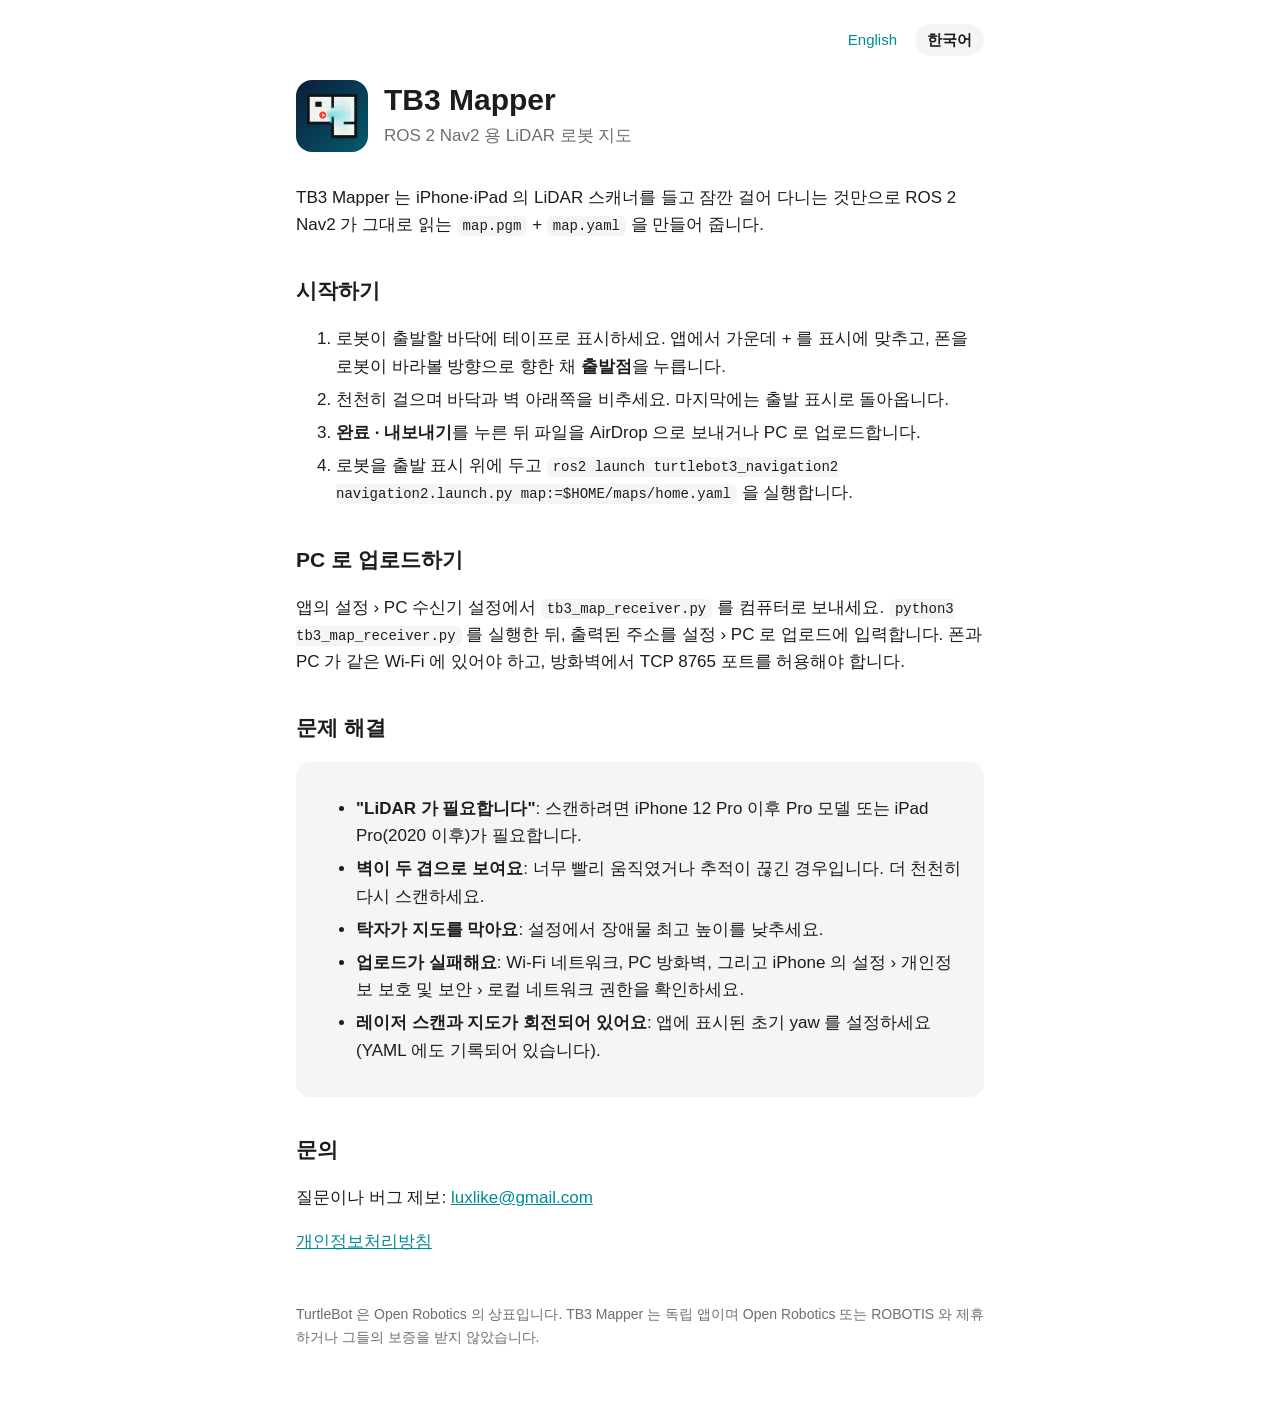
==== ko/index.html @ 512efd53 "Add Korean pages and language toggle Co-Authored-By: Claude Opus 5.5 <noreply@anthropic.com>" ====
<!doctype html>
<html lang="ko">
<head>
<meta charset="utf-8"><meta name="viewport" content="width=device-width,initial-scale=1">
<title>TB3 Mapper 지원</title>
<meta name="description" content="iPhone LiDAR 로 ROS 2 Nav2 지도를 만드는 앱, TB3 Mapper 지원 페이지.">
<link rel="alternate" hreflang="en" href="../"><link rel="stylesheet" href="../style.css"><link rel="icon" href="../icon.png">
</head>
<body><main>
<nav class="lang" aria-label="언어"><a href="../" hreflang="en" lang="en">English</a><span aria-current="true">한국어</span></nav>
<header><img src="../icon.png" alt="TB3 Mapper 아이콘"><div><h1>TB3 Mapper</h1><p class="sub">ROS 2 Nav2 용 LiDAR 로봇 지도</p></div></header>

<p>TB3 Mapper 는 iPhone·iPad 의 LiDAR 스캐너를 들고 잠깐 걸어 다니는 것만으로 ROS 2 Nav2 가 그대로 읽는 <code>map.pgm</code> + <code>map.yaml</code> 을 만들어 줍니다.</p>

<h2>시작하기</h2>
<ol>
<li>로봇이 출발할 바닥에 테이프로 표시하세요. 앱에서 가운데 + 를 표시에 맞추고, 폰을 로봇이 바라볼 방향으로 향한 채 <strong>출발점</strong>을 누릅니다.</li>
<li>천천히 걸으며 바닥과 벽 아래쪽을 비추세요. 마지막에는 출발 표시로 돌아옵니다.</li>
<li><strong>완료 · 내보내기</strong>를 누른 뒤 파일을 AirDrop 으로 보내거나 PC 로 업로드합니다.</li>
<li>로봇을 출발 표시 위에 두고 <code>ros2 launch turtlebot3_navigation2 navigation2.launch.py map:=$HOME/maps/home.yaml</code> 을 실행합니다.</li>
</ol>

<h2>PC 로 업로드하기</h2>
<p>앱의 설정 › PC 수신기 설정에서 <code>tb3_map_receiver.py</code> 를 컴퓨터로 보내세요. <code>python3 tb3_map_receiver.py</code> 를 실행한 뒤, 출력된 주소를 설정 › PC 로 업로드에 입력합니다. 폰과 PC 가 같은 Wi-Fi 에 있어야 하고, 방화벽에서 TCP 8765 포트를 허용해야 합니다.</p>

<h2>문제 해결</h2>
<div class="card">
<ul>
<li><strong>"LiDAR 가 필요합니다"</strong>: 스캔하려면 iPhone 12 Pro 이후 Pro 모델 또는 iPad Pro(2020 이후)가 필요합니다.</li>
<li><strong>벽이 두 겹으로 보여요</strong>: 너무 빨리 움직였거나 추적이 끊긴 경우입니다. 더 천천히 다시 스캔하세요.</li>
<li><strong>탁자가 지도를 막아요</strong>: 설정에서 장애물 최고 높이를 낮추세요.</li>
<li><strong>업로드가 실패해요</strong>: Wi-Fi 네트워크, PC 방화벽, 그리고 iPhone 의 설정 › 개인정보 보호 및 보안 › 로컬 네트워크 권한을 확인하세요.</li>
<li><strong>레이저 스캔과 지도가 회전되어 있어요</strong>: 앱에 표시된 초기 yaw 를 설정하세요(YAML 에도 기록되어 있습니다).</li>
</ul>
</div>

<h2>문의</h2>
<p>질문이나 버그 제보: <a href="mailto:luxlike@gmail.com">luxlike@gmail.com</a></p>
<p><a href="privacy.html">개인정보처리방침</a></p>
<footer>TurtleBot 은 Open Robotics 의 상표입니다. TB3 Mapper 는 독립 앱이며 Open Robotics 또는 ROBOTIS 와 제휴하거나 그들의 보증을 받지 않았습니다.</footer>
</main></body></html>
---- style.css ----
:root{--bg:#fff;--fg:#1d1d1f;--muted:#6e6e73;--card:#f5f5f7;--accent:#008a96}
@media (prefers-color-scheme:dark){:root{--bg:#000;--fg:#f5f5f7;--muted:#a1a1a6;--card:#1c1c1e;--accent:#00c7d6}}
*{box-sizing:border-box}
body{margin:0;background:var(--bg);color:var(--fg);font:17px/1.6 -apple-system,BlinkMacSystemFont,"Segoe UI",Helvetica,Arial,sans-serif}
main{max-width:720px;margin:0 auto;padding:48px 16px 64px}
header{display:flex;align-items:center;gap:16px;margin-bottom:32px}
header img{width:72px;height:72px;border-radius:16px}
h1{font-size:30px;line-height:1.2;margin:0}
h2{font-size:21px;margin-top:36px}
.sub{color:var(--muted);margin:4px 0 0}
a{color:var(--accent)}
.card{background:var(--card);border-radius:14px;padding:16px 20px;margin:16px 0}
li{margin:6px 0}
code{font:14px ui-monospace,SFMono-Regular,Menlo,monospace;background:var(--card);padding:2px 6px;border-radius:6px}
footer{color:var(--muted);font-size:14px;margin-top:48px}
.lang{display:flex;justify-content:flex-end;gap:6px;font-size:15px;margin:-24px 0 24px}
.lang a,.lang span{padding:4px 12px;border-radius:999px;text-decoration:none}
.lang span{background:var(--card);font-weight:600}
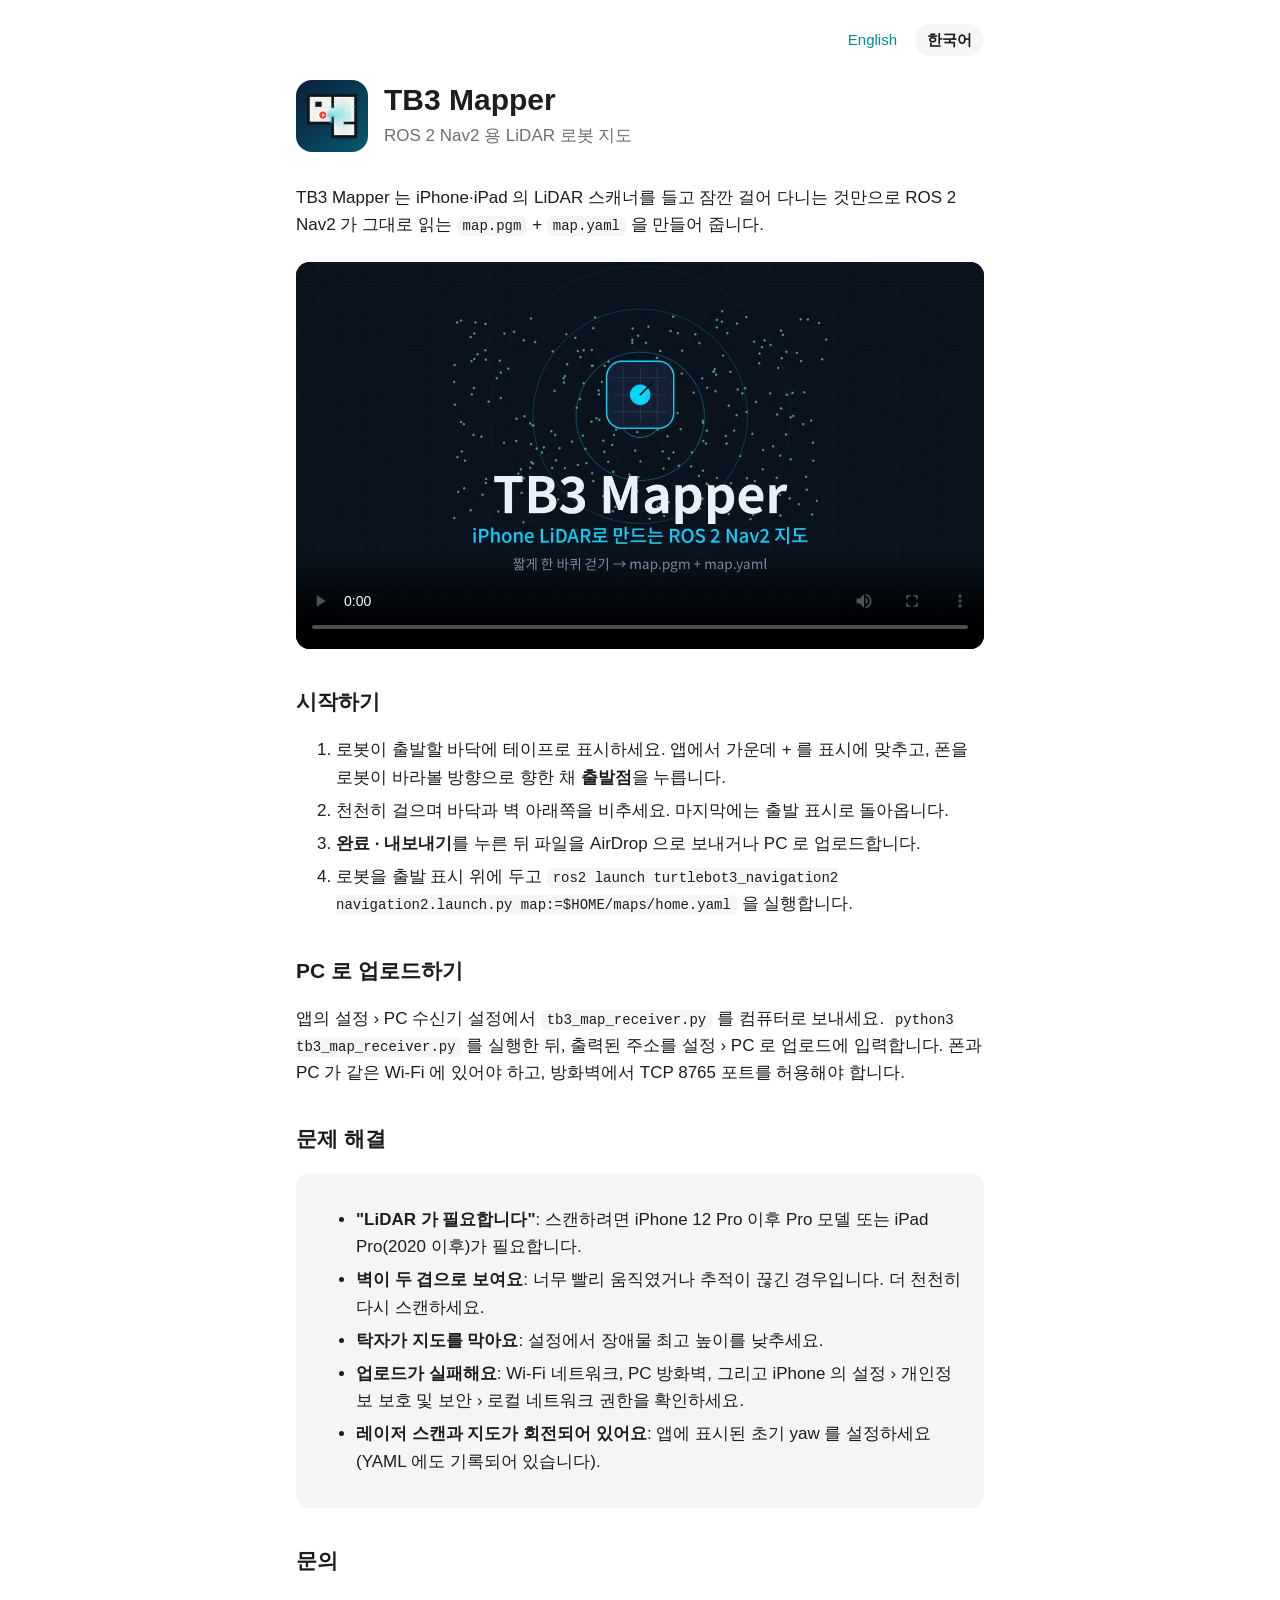
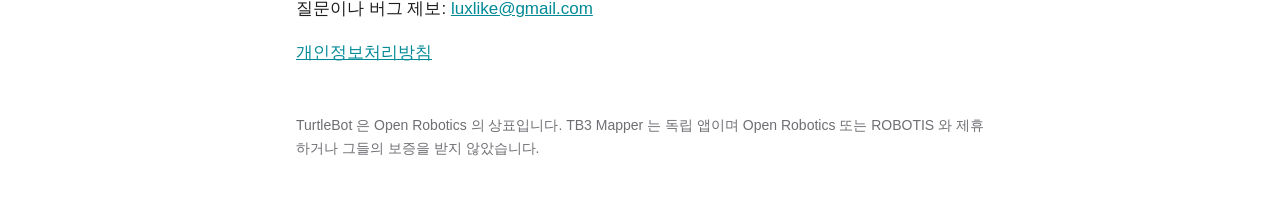
==== commit 917d034b: "Add promo videos to English and Korean pages Co-Authored-By: Claude Opus 5.5 <noreply@anthropic.com>" ====
--- a/ko/index.html
+++ b/ko/index.html
@@ -11,6 +11,11 @@
 <header><img src="../icon.png" alt="TB3 Mapper 아이콘"><div><h1>TB3 Mapper</h1><p class="sub">ROS 2 Nav2 용 LiDAR 로봇 지도</p></div></header>
 
 <p>TB3 Mapper 는 iPhone·iPad 의 LiDAR 스캐너를 들고 잠깐 걸어 다니는 것만으로 ROS 2 Nav2 가 그대로 읽는 <code>map.pgm</code> + <code>map.yaml</code> 을 만들어 줍니다.</p>
+
+<video class="promo" controls playsinline preload="metadata" poster="../media/promo-ko.jpg" aria-label="TB3 Mapper 소개 영상">
+<source src="../media/promo-ko.mp4" type="video/mp4">
+<a href="../media/promo-ko.mp4">TB3 Mapper 소개 영상 보기</a>
+</video>
 
 <h2>시작하기</h2>
 <ol>
--- a/style.css
+++ b/style.css
@@ -16,3 +16,4 @@
 .lang{display:flex;justify-content:flex-end;gap:6px;font-size:15px;margin:-24px 0 24px}
 .lang a,.lang span{padding:4px 12px;border-radius:999px;text-decoration:none}
 .lang span{background:var(--card);font-weight:600}
+.promo{display:block;width:100%;aspect-ratio:16/9;height:auto;border-radius:14px;background:#0b111a;margin:24px 0 8px}
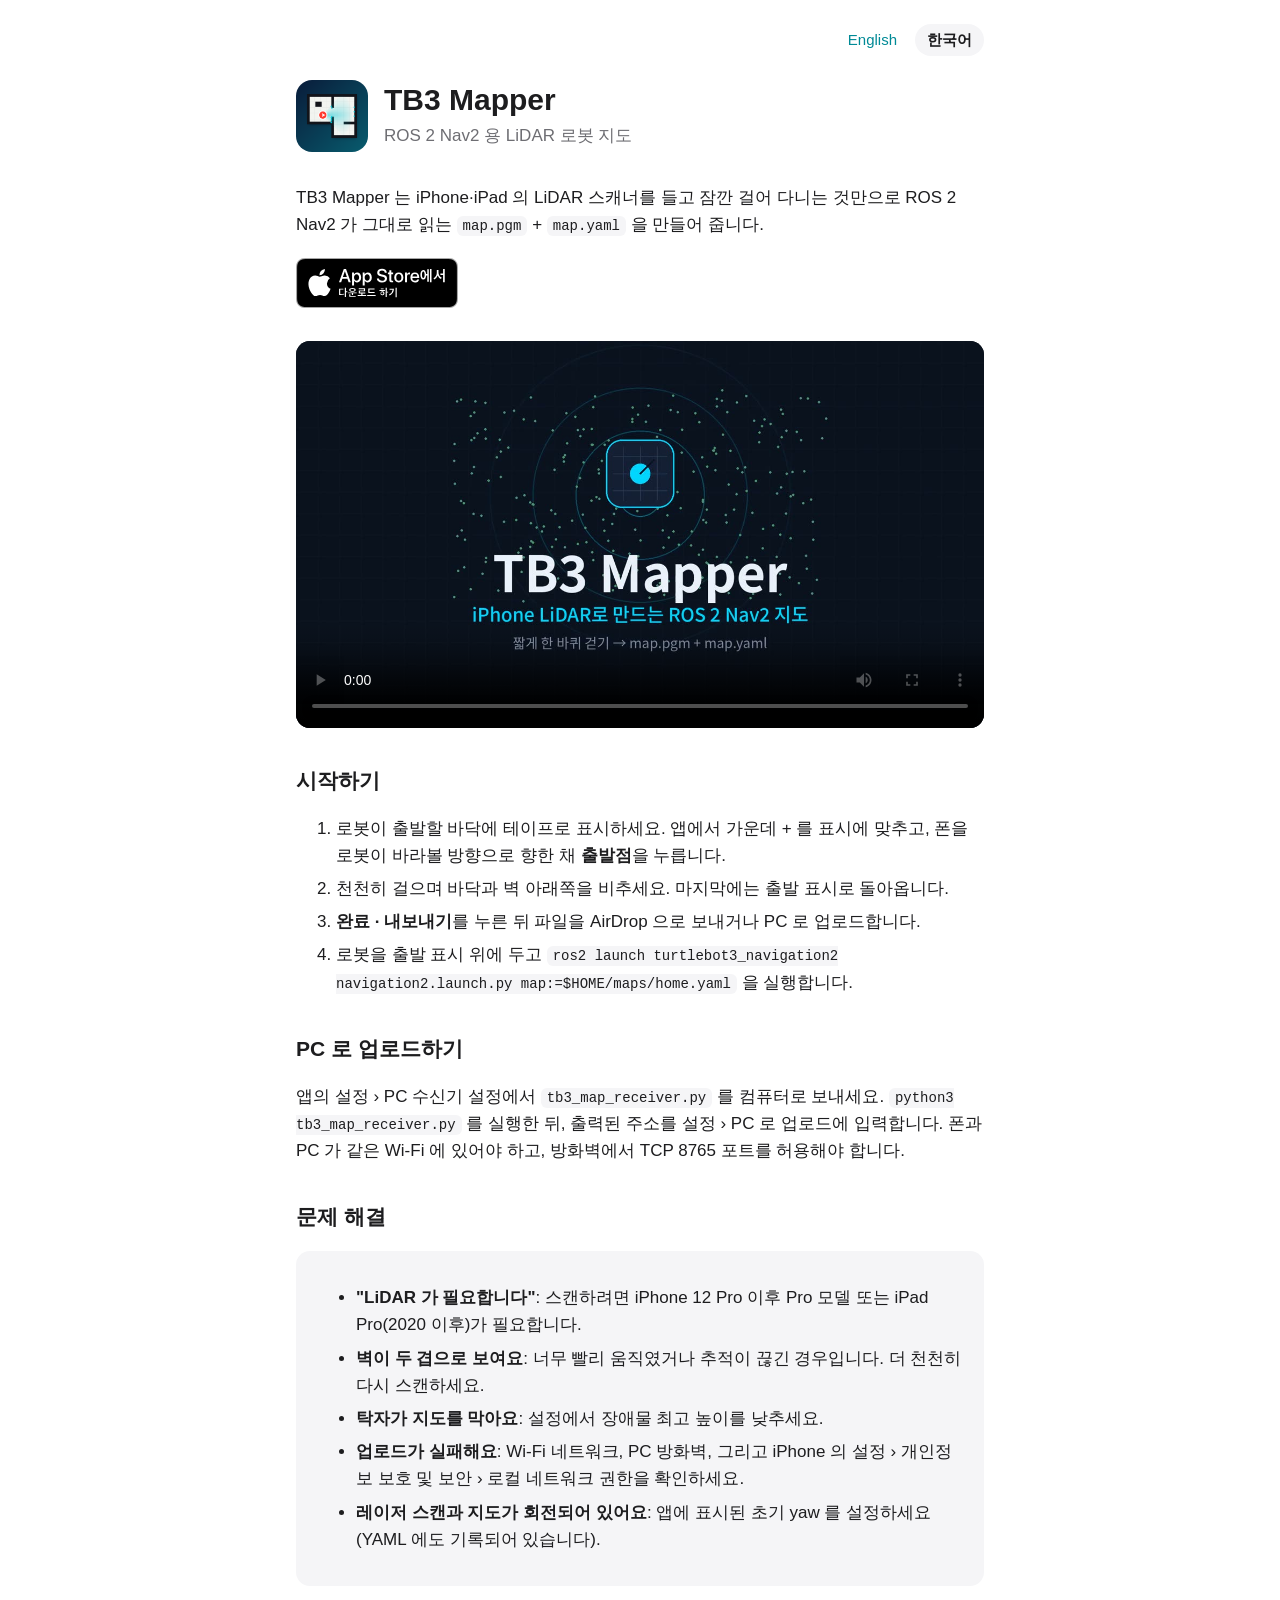
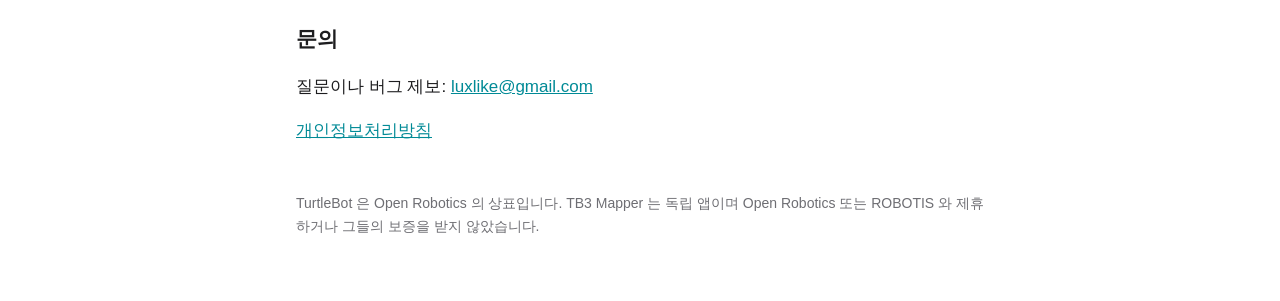
==== commit 14d198e7: "Add App Store download badges Co-Authored-By: Claude Opus 5.5 <noreply@anthropic.com>" ====
--- a/ko/index.html
+++ b/ko/index.html
@@ -4,7 +4,7 @@
 <meta charset="utf-8"><meta name="viewport" content="width=device-width,initial-scale=1">
 <title>TB3 Mapper 지원</title>
 <meta name="description" content="iPhone LiDAR 로 ROS 2 Nav2 지도를 만드는 앱, TB3 Mapper 지원 페이지.">
-<link rel="alternate" hreflang="en" href="../"><link rel="stylesheet" href="../style.css"><link rel="icon" href="../icon.png">
+<link rel="alternate" hreflang="en" href="../"><link rel="stylesheet" href="../style.css?v=4"><link rel="icon" href="../icon.png">
 </head>
 <body><main>
 <nav class="lang" aria-label="언어"><a href="../" hreflang="en" lang="en">English</a><span aria-current="true">한국어</span></nav>
@@ -12,7 +12,9 @@
 
 <p>TB3 Mapper 는 iPhone·iPad 의 LiDAR 스캐너를 들고 잠깐 걸어 다니는 것만으로 ROS 2 Nav2 가 그대로 읽는 <code>map.pgm</code> + <code>map.yaml</code> 을 만들어 줍니다.</p>
 
-<video class="promo" controls playsinline preload="metadata" poster="../media/promo-ko.jpg" aria-label="TB3 Mapper 소개 영상">
+<p class="store"><a href="https://apps.apple.com/kr/app/tb3-mapper-lidar-%EB%A1%9C%EB%B4%87-%EC%A7%80%EB%8F%84/id6835469676"><img src="../media/badge-ko.svg" alt="App Store에서 다운로드 하기" width="163" height="50"></a></p>
+
+<video class="promo" width="1920" height="1080" style="display:block;width:100%;max-width:100%;height:auto" controls playsinline preload="metadata" poster="../media/promo-ko.jpg" aria-label="TB3 Mapper 소개 영상">
 <source src="../media/promo-ko.mp4" type="video/mp4">
 <a href="../media/promo-ko.mp4">TB3 Mapper 소개 영상 보기</a>
 </video>
--- a/style.css
+++ b/style.css
@@ -17,3 +17,6 @@
 .lang a,.lang span{padding:4px 12px;border-radius:999px;text-decoration:none}
 .lang span{background:var(--card);font-weight:600}
 .promo{display:block;width:100%;aspect-ratio:16/9;height:auto;border-radius:14px;background:#0b111a;margin:24px 0 8px}
+.store{margin:20px 0 0}
+.store a{display:inline-block;line-height:0}
+.store img{height:50px;width:auto}
